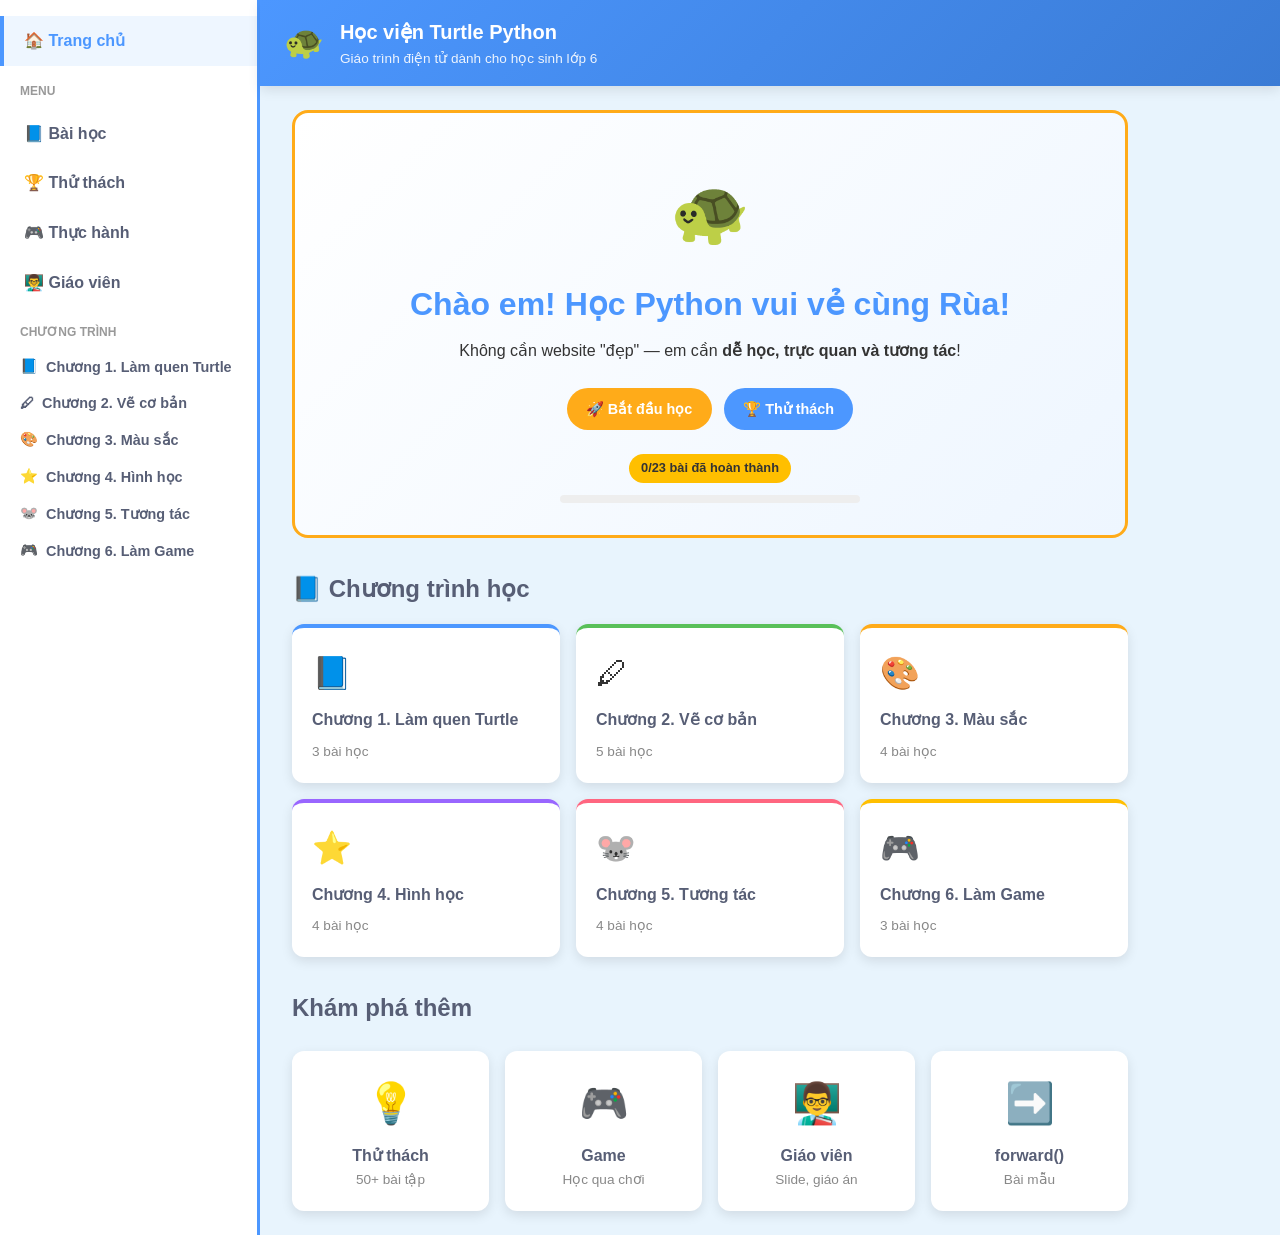
==== index.html @ 3fa00a29 "init" ====
<!DOCTYPE html>
<html lang="vi">
<head>
  <meta charset="UTF-8">
  <meta name="viewport" content="width=device-width, initial-scale=1.0">
  <title>Học viện Turtle Python - Lớp 6</title>
  <link rel="stylesheet" href="css/style.css">
</head>
<body>
  <div class="app-layout">
    <aside class="sidebar">
      <nav class="sidebar-nav">
        <a href="index.html" class="active">🏠 Trang chủ</a>
        <div class="sidebar-section">Menu</div>
        <a href="index.html#bai-hoc">📘 Bài học</a>
        <a href="challenges.html">🏆 Thử thách</a>
        <a href="games.html">🎮 Thực hành</a>
        <a href="teacher.html">👨‍🏫 Giáo viên</a>
        <div class="sidebar-section">Chương trình</div>
        <ul class="chapter-list" id="sidebar-chapters"></ul>
      </nav>
    </aside>

    <div class="main-content">
      <header class="site-header">
        <span class="logo">🐢</span>
        <div>
          <h1>Học viện Turtle Python</h1>
          <p>Giáo trình điện tử dành cho học sinh lớp 6</p>
        </div>
        <button class="menu-toggle" id="menu-toggle" aria-label="Mở menu">☰</button>
      </header>

      <main class="content-area">
        <section class="hero">
          <div class="big-turtle">🐢</div>
          <h2>Chào em! Học Python vui vẻ cùng Rùa!</h2>
          <p>Không cần website "đẹp" — em cần <strong>dễ học, trực quan và tương tác</strong>!</p>
          <div style="margin-top:1.5rem">
            <a href="lesson.html?lesson=turtle-la-gi" class="btn btn-orange">🚀 Bắt đầu học</a>
            <a href="challenges.html" class="btn btn-primary" style="margin-left:0.5rem">🏆 Thử thách</a>
          </div>
          <div style="margin-top:1.5rem">
            <span class="badge-earned" id="progress-badge">0 bài đã hoàn thành</span>
          </div>
          <div class="progress-bar-wrap" style="max-width:300px;margin:0.75rem auto 0">
            <div class="progress-bar" id="progress-bar" style="width:0%"></div>
          </div>
        </section>

        <section id="bai-hoc">
          <h2 style="margin-bottom:1rem;color:var(--scratch-dark)">📘 Chương trình học</h2>
          <div class="chapter-grid" id="chapter-grid"></div>
        </section>

        <section style="margin-top:2rem">
          <h2 style="margin-bottom:1rem;color:var(--scratch-dark)">Khám phá thêm</h2>
          <div class="quick-links">
            <a href="challenges.html" class="quick-link">
              <div class="ql-icon">💡</div>
              <h4>Thử thách</h4>
              <p style="font-size:0.85rem;color:#888">50+ bài tập</p>
            </a>
            <a href="games.html" class="quick-link">
              <div class="ql-icon">🎮</div>
              <h4>Game</h4>
              <p style="font-size:0.85rem;color:#888">Học qua chơi</p>
            </a>
            <a href="teacher.html" class="quick-link">
              <div class="ql-icon">👨‍🏫</div>
              <h4>Giáo viên</h4>
              <p style="font-size:0.85rem;color:#888">Slide, giáo án</p>
            </a>
            <a href="lesson.html?lesson=forward" class="quick-link">
              <div class="ql-icon">➡️</div>
              <h4>forward()</h4>
              <p style="font-size:0.85rem;color:#888">Bài mẫu</p>
            </a>
          </div>
        </section>
      </main>
    </div>
  </div>

  <div class="sidebar-overlay" id="sidebar-overlay"></div>

  <script src="js/app.js"></script>
  <script>
    async function initHome() {
      await renderSidebar('home');

      const data = await TurtleAcademy.loadJSON('data/chapters.json');
      const grid = document.getElementById('chapter-grid');
      const totalLessons = data.chapters.reduce((s, ch) => s + ch.lessons.length, 0);
      const completed = TurtleAcademy.getCompletedCount();
      const pct = Math.round((completed / totalLessons) * 100);

      document.getElementById('progress-badge').textContent =
        `${completed}/${totalLessons} bài đã hoàn thành`;
      document.getElementById('progress-bar').style.width = `${pct}%`;

      grid.innerHTML = data.chapters.map(ch => {
        const firstLesson = ch.lessons[0];
        return `
          <a href="lesson.html?lesson=${firstLesson.id}" class="chapter-card">
            <div class="ch-icon">${ch.icon}</div>
            <h3>Chương ${ch.number}. ${ch.title}</h3>
            <p>${ch.lessons.length} bài học</p>
          </a>
        `;
      }).join('');
    }

    document.addEventListener('DOMContentLoaded', initHome);
  </script>
</body>
</html>
---- css/style.css ----
/* Học viện Turtle Python - Scratch-inspired theme */

:root {
  --scratch-orange: #ffab19;
  --scratch-blue: #4c97ff;
  --scratch-green: #59c059;
  --scratch-purple: #9966ff;
  --scratch-red: #ff6680;
  --scratch-yellow: #ffbf00;
  --scratch-dark: #575e75;
  --scratch-bg: #e8f4fd;
  --scratch-sidebar: #ffffff;
  --shadow: 0 4px 12px rgba(0, 0, 0, 0.1);
  --radius: 12px;
  --radius-lg: 16px;
}

* {
  margin: 0;
  padding: 0;
  box-sizing: border-box;
}

body {
  font-family: "Segoe UI", "Helvetica Neue", Arial, sans-serif;
  background: var(--scratch-bg);
  color: #333;
  line-height: 1.6;
  min-height: 100vh;
  -webkit-user-select: none;
  user-select: none;
  -webkit-touch-callout: none;
}

.app-layout {
  display: grid;
  grid-template-columns: 260px 1fr;
  min-height: 100vh;
}

@media (max-width: 768px) {
  .app-layout { grid-template-columns: 1fr; }
  .sidebar {
    position: fixed;
    left: -280px;
    top: 0;
    height: 100vh;
    z-index: 100;
    transition: left 0.3s;
  }
  .sidebar.open { left: 0; }
  .menu-toggle { display: flex !important; }
}

.site-header {
  background: linear-gradient(135deg, var(--scratch-blue), #3a7bd5);
  color: white;
  padding: 1rem 1.5rem;
  display: flex;
  align-items: center;
  gap: 1rem;
  box-shadow: var(--shadow);
}

.site-header .logo { font-size: 2rem; }
.site-header h1 { font-size: 1.25rem; font-weight: 700; }
.site-header p { font-size: 0.85rem; opacity: 0.9; }

.menu-toggle {
  display: none;
  background: rgba(255, 255, 255, 0.2);
  border: none;
  color: white;
  font-size: 1.5rem;
  padding: 0.25rem 0.5rem;
  border-radius: 8px;
  cursor: pointer;
  margin-left: auto;
}

.sidebar {
  background: var(--scratch-sidebar);
  border-right: 3px solid var(--scratch-blue);
  padding: 1rem 0;
  overflow-y: auto;
}

.sidebar-nav a {
  display: flex;
  align-items: center;
  gap: 0.75rem;
  padding: 0.75rem 1.25rem;
  color: var(--scratch-dark);
  text-decoration: none;
  font-weight: 600;
  transition: all 0.2s;
  border-left: 4px solid transparent;
}

.sidebar-nav a:hover,
.sidebar-nav a.active {
  background: #eef6ff;
  border-left-color: var(--scratch-blue);
  color: var(--scratch-blue);
}

.sidebar-section {
  padding: 0.5rem 1.25rem;
  font-size: 0.75rem;
  font-weight: 700;
  text-transform: uppercase;
  color: #999;
  margin-top: 0.5rem;
}

.chapter-list { list-style: none; }
.chapter-item { margin-bottom: 0.25rem; }

.chapter-toggle {
  display: flex;
  align-items: center;
  gap: 0.5rem;
  padding: 0.5rem 1.25rem;
  cursor: pointer;
  font-weight: 600;
  color: var(--scratch-dark);
  background: none;
  border: none;
  width: 100%;
  text-align: left;
  font-size: 0.9rem;
}

.chapter-toggle:hover { background: #f5f5f5; }

.lesson-list {
  list-style: none;
  padding-left: 1rem;
  display: none;
}

.chapter-item.open .lesson-list { display: block; }

.lesson-list a {
  display: block;
  padding: 0.4rem 1.5rem;
  color: #666;
  text-decoration: none;
  font-size: 0.85rem;
  border-radius: 0 8px 8px 0;
}

.lesson-list a:hover,
.lesson-list a.active {
  background: var(--scratch-orange);
  color: white;
}

.main-content { display: flex; flex-direction: column; }

.content-area {
  flex: 1;
  padding: 1.5rem 2rem;
  max-width: 900px;
}

.card {
  background: white;
  border-radius: var(--radius-lg);
  padding: 1.5rem;
  margin-bottom: 1.5rem;
  box-shadow: var(--shadow);
  border: 2px solid transparent;
}

.card:hover { border-color: var(--scratch-blue); }

.card-title {
  display: flex;
  align-items: center;
  gap: 0.5rem;
  font-size: 1.1rem;
  font-weight: 700;
  margin-bottom: 1rem;
  color: var(--scratch-dark);
}

.card-title .icon { font-size: 1.5rem; }

.hero {
  text-align: center;
  padding: 2rem;
  background: linear-gradient(135deg, #fff, #eef6ff);
  border-radius: var(--radius-lg);
  margin-bottom: 2rem;
  border: 3px solid var(--scratch-orange);
}

.hero h2 {
  font-size: 2rem;
  color: var(--scratch-blue);
  margin-bottom: 0.5rem;
}

.hero .big-turtle { font-size: 4rem; margin: 1rem 0; }

.chapter-grid {
  display: grid;
  grid-template-columns: repeat(auto-fill, minmax(240px, 1fr));
  gap: 1rem;
}

.chapter-card {
  background: white;
  border-radius: var(--radius);
  padding: 1.25rem;
  text-decoration: none;
  color: inherit;
  box-shadow: var(--shadow);
  transition: transform 0.2s, box-shadow 0.2s;
  border-top: 4px solid var(--scratch-blue);
}

.chapter-card:nth-child(2) { border-top-color: var(--scratch-green); }
.chapter-card:nth-child(3) { border-top-color: var(--scratch-orange); }
.chapter-card:nth-child(4) { border-top-color: var(--scratch-purple); }
.chapter-card:nth-child(5) { border-top-color: var(--scratch-red); }
.chapter-card:nth-child(6) { border-top-color: var(--scratch-yellow); }

.chapter-card:hover {
  transform: translateY(-4px);
  box-shadow: 0 8px 20px rgba(0, 0, 0, 0.15);
}

.chapter-card .ch-icon { font-size: 2rem; }
.chapter-card h3 { font-size: 1rem; margin: 0.5rem 0; color: var(--scratch-dark); }
.chapter-card p { font-size: 0.85rem; color: #888; }

.lesson-header { margin-bottom: 1.5rem; }

.lesson-header h2 {
  font-size: 1.75rem;
  color: var(--scratch-blue);
  display: flex;
  align-items: center;
  gap: 0.5rem;
}

.lesson-breadcrumb { font-size: 0.85rem; color: #888; margin-bottom: 0.5rem; }

.objectives-list { list-style: none; }

.objectives-list li {
  padding: 0.5rem 0;
  padding-left: 1.5rem;
  position: relative;
}

.objectives-list li::before {
  content: "✓";
  position: absolute;
  left: 0;
  color: var(--scratch-green);
  font-weight: bold;
}

.syntax-box {
  background: #2d2d2d;
  color: #f8f8f2;
  padding: 1rem 1.25rem;
  border-radius: var(--radius);
  font-family: Consolas, Monaco, monospace;
  font-size: 1.1rem;
  margin: 1rem 0;
  border-left: 4px solid var(--scratch-orange);
}

.syntax-note { color: var(--scratch-green); font-weight: 600; margin-top: 0.5rem; }
.syntax-note::before { content: "→ "; }

.turtle-demo {
  background: #f0f8ff;
  border: 2px dashed var(--scratch-blue);
  border-radius: var(--radius);
  padding: 2rem;
  text-align: center;
  min-height: 120px;
  overflow: hidden;
}

.turtle-demo-canvas {
  position: relative;
  height: 80px;
  margin: 1rem auto;
  max-width: 400px;
}

.demo-turtle {
  font-size: 2rem;
  position: absolute;
  left: 20px;
  top: 50%;
  transform: translateY(-50%);
  transition: all 1s ease-in-out;
}

.demo-trail {
  position: absolute;
  left: 50px;
  top: 50%;
  height: 3px;
  background: var(--scratch-blue);
  transform: translateY(-50%);
  width: 0;
  transition: width 1s ease-in-out;
}

.demo-turtle.animate-forward { left: calc(20px + var(--distance, 100px)); }
.demo-trail.animate-forward { width: var(--distance, 100px); }

.rotate-demo {
  display: flex;
  align-items: center;
  justify-content: center;
  gap: 2rem;
  font-size: 2rem;
}

.rotate-arrow { transition: transform 1s ease-in-out; }
.rotate-arrow.animate-left { transform: rotate(90deg); }
.rotate-arrow.animate-right { transform: rotate(-90deg); }

.code-editor-wrap {
  border: 2px solid #ddd;
  border-radius: var(--radius);
  overflow: hidden;
}

.code-editor-header {
  background: #2d2d2d;
  color: #aaa;
  padding: 0.5rem 1rem;
  font-size: 0.85rem;
  font-weight: 600;
  display: flex;
  justify-content: space-between;
  align-items: center;
}

.code-editor {
  width: 100%;
  min-height: 180px;
  padding: 1rem;
  font-family: Consolas, Monaco, monospace;
  font-size: 0.9rem;
  line-height: 1.5;
  border: none;
  background: #1e1e1e;
  color: #d4d4d4;
  resize: vertical;
}

.code-display {
  width: 100%;
  min-height: 180px;
  margin: 0;
  padding: 1rem;
  font-family: Consolas, Monaco, monospace;
  font-size: 0.9rem;
  line-height: 1.5;
  background: #1e1e1e;
  color: #d4d4d4;
  overflow-x: auto;
  white-space: pre-wrap;
  word-break: break-word;
  -webkit-user-select: none;
  user-select: none;
}

.code-actions {
  display: flex;
  gap: 0.5rem;
  margin-top: 0.75rem;
  flex-wrap: wrap;
}

.btn {
  display: inline-flex;
  align-items: center;
  gap: 0.4rem;
  padding: 0.6rem 1.2rem;
  border: none;
  border-radius: 999px;
  font-weight: 700;
  font-size: 0.9rem;
  cursor: pointer;
  transition: transform 0.15s, box-shadow 0.15s;
  text-decoration: none;
}

.btn:hover {
  transform: scale(1.03);
  box-shadow: var(--shadow);
}

.btn-primary { background: var(--scratch-blue); color: white; }
.btn-orange { background: var(--scratch-orange); color: white; }
.btn-green { background: var(--scratch-green); color: white; }
.btn-purple { background: var(--scratch-purple); color: white; }
.btn-outline { background: white; color: var(--scratch-blue); border: 2px solid var(--scratch-blue); }

.remember-grid { display: grid; gap: 0.75rem; }

.remember-item {
  display: flex;
  gap: 1rem;
  padding: 0.75rem;
  background: #fff8e6;
  border-radius: var(--radius);
  border-left: 4px solid var(--scratch-orange);
}

.remember-item code {
  background: #ffe4b3;
  padding: 0.15rem 0.5rem;
  border-radius: 4px;
  font-weight: 600;
  white-space: nowrap;
}

.exercise-item {
  padding: 1rem;
  background: #f9f9f9;
  border-radius: var(--radius);
  margin-bottom: 0.75rem;
  border: 1px solid #eee;
}

.exercise-item h4 { color: var(--scratch-purple); margin-bottom: 0.25rem; }

.quiz-options { display: grid; gap: 0.5rem; margin: 1rem 0; }

.quiz-option {
  padding: 0.75rem 1rem;
  background: white;
  border: 2px solid #ddd;
  border-radius: var(--radius);
  cursor: pointer;
  transition: all 0.2s;
  text-align: left;
  font-size: 0.95rem;
}

.quiz-option:hover { border-color: var(--scratch-blue); background: #eef6ff; }
.quiz-option.correct { border-color: var(--scratch-green); background: #e8f8e8; }
.quiz-option.wrong { border-color: var(--scratch-red); background: #ffe8ec; }

.quiz-feedback {
  padding: 1rem;
  border-radius: var(--radius);
  margin-top: 0.75rem;
  display: none;
}

.quiz-feedback.show { display: block; }
.quiz-feedback.correct { background: #e8f8e8; border: 2px solid var(--scratch-green); }
.quiz-feedback.wrong { background: #ffe8ec; border: 2px solid var(--scratch-red); }

.infographic {
  background: linear-gradient(135deg, #667eea, #764ba2);
  color: white;
  border-radius: var(--radius-lg);
  padding: 1.5rem;
  text-align: center;
}

.infographic h3 { font-size: 1.5rem; margin-bottom: 1rem; }

.infographic-grid {
  display: grid;
  grid-template-columns: repeat(auto-fit, minmax(140px, 1fr));
  gap: 0.75rem;
  text-align: left;
}

.infographic-item {
  background: rgba(255, 255, 255, 0.15);
  padding: 0.75rem;
  border-radius: var(--radius);
}

.infographic-item label { font-size: 0.75rem; opacity: 0.8; display: block; }
.infographic-item span { font-weight: 600; font-size: 0.9rem; }

.lesson-nav {
  display: flex;
  justify-content: space-between;
  margin-top: 2rem;
  padding-top: 1.5rem;
  border-top: 2px solid #eee;
}

.challenge-card {
  display: flex;
  gap: 1rem;
  align-items: flex-start;
  padding: 1.25rem;
  background: white;
  border-radius: var(--radius);
  box-shadow: var(--shadow);
  margin-bottom: 1rem;
  border-left: 4px solid var(--scratch-orange);
}

.stars { color: var(--scratch-yellow); font-size: 1.1rem; white-space: nowrap; }

.points-badge {
  background: var(--scratch-green);
  color: white;
  padding: 0.25rem 0.75rem;
  border-radius: 999px;
  font-size: 0.8rem;
  font-weight: 700;
}

.games-grid {
  display: grid;
  grid-template-columns: repeat(auto-fill, minmax(200px, 1fr));
  gap: 1rem;
}

.game-card {
  background: white;
  border-radius: var(--radius);
  padding: 1.25rem;
  text-align: center;
  box-shadow: var(--shadow);
  transition: transform 0.2s;
  text-decoration: none;
  color: inherit;
}

.game-card:hover { transform: scale(1.03); }
.game-card .game-icon { font-size: 3rem; }
.game-card h3 { margin: 0.5rem 0; color: var(--scratch-dark); }

.difficulty {
  font-size: 0.75rem;
  padding: 0.2rem 0.6rem;
  border-radius: 999px;
  background: #eee;
}

.difficulty.easy { background: #e8f8e8; color: #2d8a2d; }
.difficulty.medium { background: #fff3cd; color: #856404; }
.difficulty.hard { background: #ffe8ec; color: #c0392b; }

.resource-category { margin-bottom: 2rem; }

.resource-category h3 {
  display: flex;
  align-items: center;
  gap: 0.5rem;
  margin-bottom: 1rem;
  color: var(--scratch-purple);
}

.resource-list { list-style: none; }

.resource-list li {
  display: flex;
  align-items: center;
  justify-content: space-between;
  padding: 0.75rem 1rem;
  background: white;
  border-radius: var(--radius);
  margin-bottom: 0.5rem;
  box-shadow: 0 2px 6px rgba(0, 0, 0, 0.05);
}

.format-badge {
  font-size: 0.7rem;
  padding: 0.2rem 0.5rem;
  background: var(--scratch-blue);
  color: white;
  border-radius: 4px;
  font-weight: 700;
}

.progress-bar-wrap {
  background: #eee;
  border-radius: 999px;
  height: 8px;
  margin: 0.5rem 0;
  overflow: hidden;
}

.progress-bar {
  height: 100%;
  background: var(--scratch-green);
  border-radius: 999px;
  transition: width 0.5s;
}

.badge-earned {
  display: inline-block;
  background: var(--scratch-yellow);
  color: #333;
  padding: 0.25rem 0.75rem;
  border-radius: 999px;
  font-size: 0.8rem;
  font-weight: 700;
}

.toast {
  position: fixed;
  bottom: 2rem;
  right: 2rem;
  background: var(--scratch-green);
  color: white;
  padding: 0.75rem 1.5rem;
  border-radius: var(--radius);
  box-shadow: var(--shadow);
  transform: translateY(100px);
  opacity: 0;
  transition: all 0.3s;
  z-index: 1000;
}

.toast.show { transform: translateY(0); opacity: 1; }

.result-preview {
  background: white;
  border: 2px solid #eee;
  border-radius: var(--radius);
  padding: 1rem;
  text-align: center;
}

.sidebar-overlay {
  display: none;
  position: fixed;
  inset: 0;
  background: rgba(0, 0, 0, 0.4);
  z-index: 99;
}

.sidebar-overlay.show { display: block; }

.quick-links {
  display: grid;
  grid-template-columns: repeat(auto-fill, minmax(160px, 1fr));
  gap: 1rem;
  margin-top: 1.5rem;
}

.quick-link {
  text-align: center;
  padding: 1.25rem;
  background: white;
  border-radius: var(--radius);
  text-decoration: none;
  color: inherit;
  box-shadow: var(--shadow);
  transition: transform 0.2s;
}

.quick-link:hover { transform: translateY(-3px); }
.quick-link .ql-icon { font-size: 2.5rem; }
.quick-link h4 { margin-top: 0.5rem; color: var(--scratch-dark); }

/* Game architecture & flowchart */
.badge-game-mode {
  display: inline-block;
  background: #fff3cd;
  color: #856404;
  padding: 0.35rem 0.85rem;
  border-radius: 999px;
  font-size: 0.8rem;
  font-weight: 700;
  margin-top: 0.5rem;
}

.badge-locked {
  margin-left: auto;
  background: #ffe8ec;
  color: #c0392b;
  padding: 0.2rem 0.65rem;
  border-radius: 999px;
  font-size: 0.75rem;
  font-weight: 700;
}

.card-architecture { border-left: 4px solid var(--scratch-purple); }
.card-flowchart { border-left: 4px solid var(--scratch-blue); }

.arch-layers {
  display: flex;
  flex-wrap: wrap;
  align-items: stretch;
  gap: 0.5rem;
  justify-content: center;
}

.arch-layer {
  flex: 1;
  min-width: 140px;
  max-width: 180px;
  background: #f8f9ff;
  border: 2px solid var(--scratch-blue);
  border-radius: var(--radius);
  padding: 0.75rem;
}

.arch-layer-1 { border-color: var(--scratch-blue); }
.arch-layer-2 { border-color: var(--scratch-green); }
.arch-layer-3 { border-color: var(--scratch-orange); }
.arch-layer-4 { border-color: var(--scratch-purple); }

.arch-layer-title {
  font-weight: 700;
  font-size: 0.85rem;
  margin-bottom: 0.5rem;
  color: var(--scratch-dark);
}

.arch-layer-items {
  list-style: none;
  font-size: 0.8rem;
  color: #555;
}

.arch-layer-items li {
  padding: 0.2rem 0;
  padding-left: 0.75rem;
  position: relative;
}

.arch-layer-items li::before {
  content: "•";
  position: absolute;
  left: 0;
  color: var(--scratch-blue);
}

.arch-arrow {
  align-self: center;
  font-size: 1.25rem;
  color: #999;
  font-weight: bold;
}

.arch-note {
  margin-top: 1rem;
  padding: 0.75rem;
  background: #fff8e6;
  border-radius: var(--radius);
  font-size: 0.9rem;
}

.flowchart-title {
  text-align: center;
  color: var(--scratch-blue);
  margin-bottom: 1rem;
}

.flowchart {
  max-width: 360px;
  margin: 0 auto;
}

.flow-step { text-align: center; }

.flow-box {
  padding: 0.65rem 1rem;
  border-radius: var(--radius);
  font-size: 0.85rem;
  font-weight: 600;
  margin: 0 auto;
  max-width: 320px;
}

.flow-start, .flow-end {
  background: var(--scratch-green);
  color: white;
  border-radius: 999px;
}

.flow-process {
  background: #eef6ff;
  border: 2px solid var(--scratch-blue);
}

.flow-decision {
  background: #fff8e6;
  border: 2px solid var(--scratch-orange);
  transform: rotate(0deg);
}

.flow-input, .flow-output {
  background: #f3e8ff;
  border: 2px solid var(--scratch-purple);
}

.flow-branches {
  display: flex;
  justify-content: center;
  gap: 1rem;
  font-size: 0.75rem;
  margin-top: 0.35rem;
}

.flow-yes { color: var(--scratch-green); font-weight: 600; }
.flow-no { color: var(--scratch-red); font-weight: 600; }

.flow-arrow-down {
  color: #999;
  font-size: 1.25rem;
  margin: 0.25rem 0;
}

.pseudocode-display {
  background: #2d3748;
  color: #e2e8f0;
  padding: 1rem 1.25rem;
  border-radius: var(--radius);
  font-family: Consolas, Monaco, monospace;
  font-size: 0.85rem;
  line-height: 1.6;
  overflow-x: auto;
  border-left: 4px solid var(--scratch-purple);
}

.var-table {
  width: 100%;
  border-collapse: collapse;
  font-size: 0.9rem;
}

.var-table th,
.var-table td {
  padding: 0.6rem 0.75rem;
  border: 1px solid #eee;
  text-align: left;
}

.var-table th {
  background: #eef6ff;
  color: var(--scratch-dark);
}

.var-table code {
  background: #ffe4b3;
  padding: 0.1rem 0.4rem;
  border-radius: 4px;
}

/* Code lock */
.code-locked-panel {
  text-align: center;
  padding: 2rem 1.5rem;
  background: linear-gradient(135deg, #f5f5f5, #eef6ff);
  border: 2px dashed #ccc;
  border-radius: var(--radius-lg);
}

.code-locked-icon { font-size: 3rem; margin-bottom: 0.5rem; }

.code-locked-panel h4 {
  color: var(--scratch-dark);
  margin-bottom: 0.5rem;
}

.code-locked-panel p {
  color: #666;
  font-size: 0.9rem;
  max-width: 400px;
  margin: 0 auto 0.5rem;
}

.code-locked-hint { font-size: 0.85rem !important; }

.code-unlocked-badge {
  background: #e8f8e8;
  color: #2d8a2d;
  padding: 0.4rem 0.85rem;
  border-radius: var(--radius);
  font-size: 0.85rem;
  font-weight: 700;
  margin-bottom: 0.75rem;
  display: inline-block;
}

/* Teacher unlock panel */
.teacher-unlock-panel {
  background: linear-gradient(135deg, #667eea, #764ba2);
  color: white;
  border-radius: var(--radius-lg);
  padding: 1.5rem;
  margin-bottom: 1.5rem;
}

.teacher-unlock-panel h3 {
  margin-bottom: 0.5rem;
}

.teacher-unlock-panel p {
  opacity: 0.95;
  font-size: 0.9rem;
  margin-bottom: 1rem;
}

.unlock-form {
  display: flex;
  flex-wrap: wrap;
  gap: 0.5rem;
  align-items: center;
}

.unlock-form input {
  padding: 0.6rem 1rem;
  border: none;
  border-radius: 999px;
  font-size: 0.9rem;
  min-width: 180px;
}

.unlock-status {
  margin-top: 0.75rem;
  padding: 0.5rem 1rem;
  border-radius: var(--radius);
  font-size: 0.85rem;
  font-weight: 600;
}

.unlock-status.open {
  background: rgba(255, 255, 255, 0.2);
}

.unlock-status.closed {
  background: rgba(0, 0, 0, 0.2);
}

@media (max-width: 768px) {
  .arch-layers { flex-direction: column; align-items: center; }
  .arch-arrow { transform: rotate(90deg); }
}
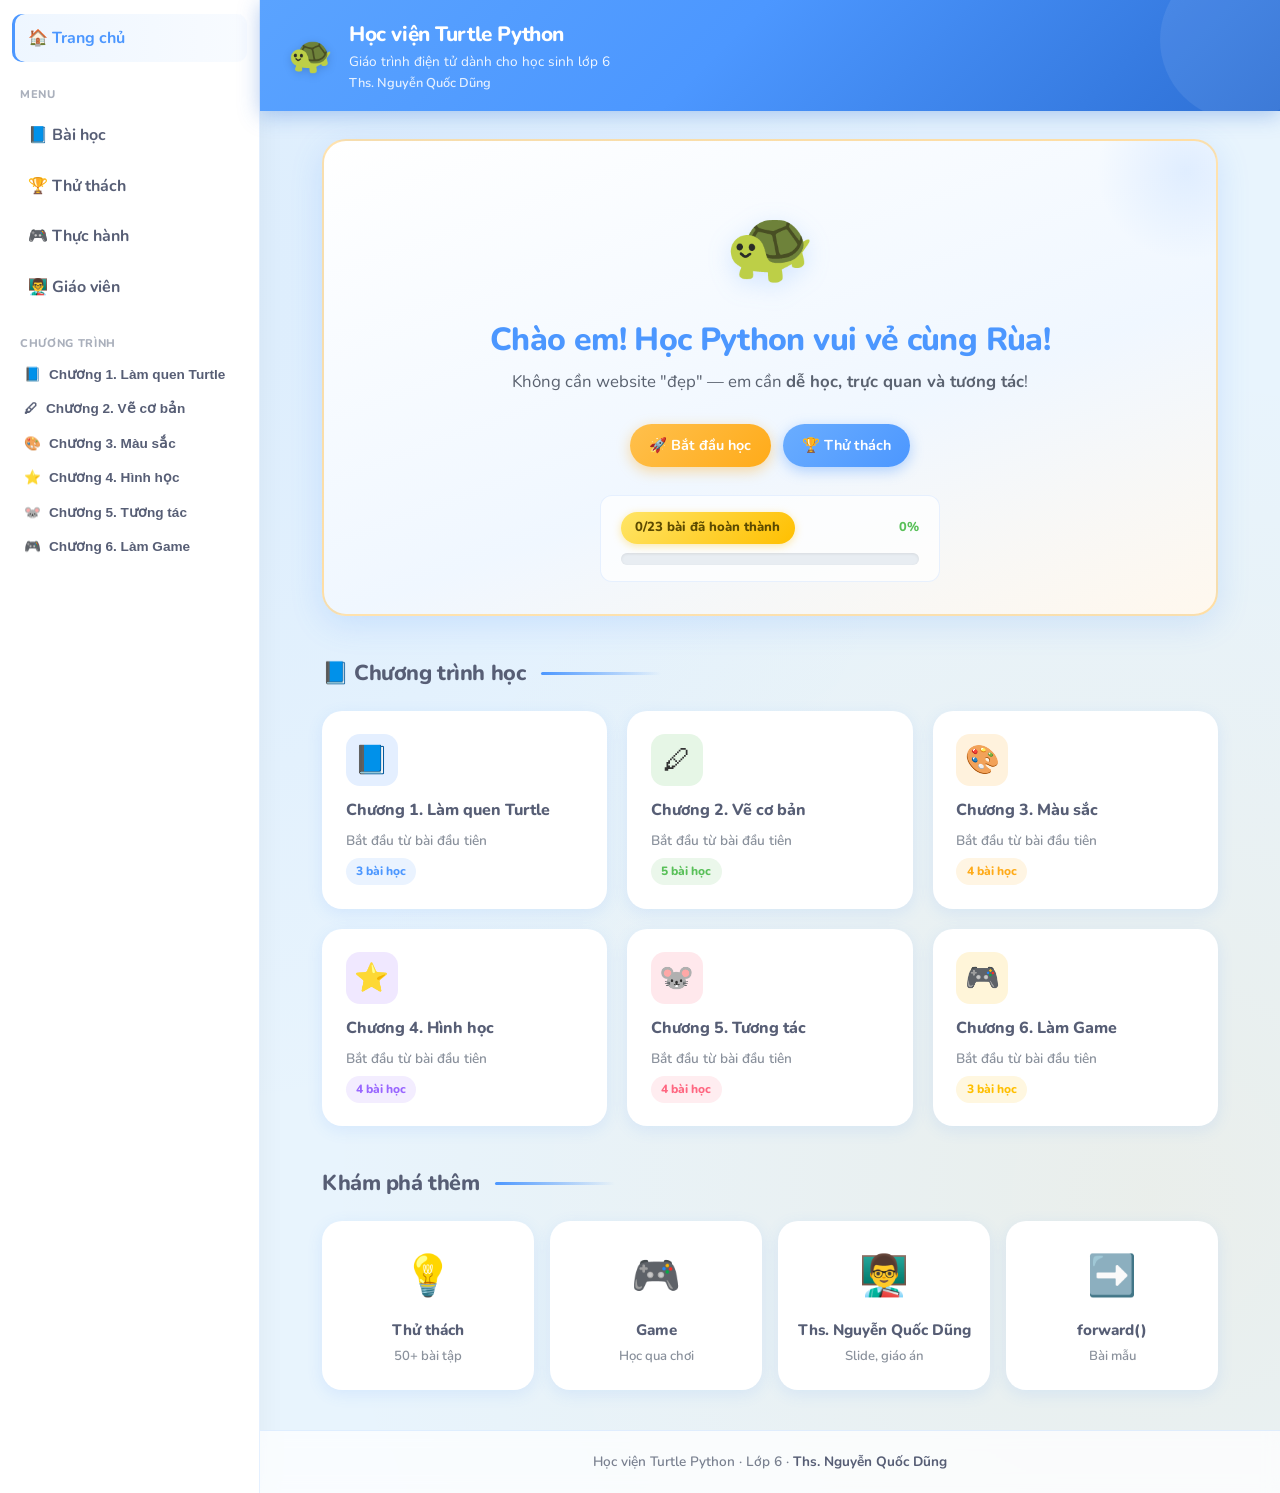
==== commit b55b30c1: "update" ====
--- a/index.html
+++ b/index.html
@@ -27,6 +27,7 @@
         <div>
           <h1>Học viện Turtle Python</h1>
           <p>Giáo trình điện tử dành cho học sinh lớp 6</p>
+          <p class="site-teacher" id="site-teacher">Ths. Nguyễn Quốc Dũng</p>
         </div>
         <button class="menu-toggle" id="menu-toggle" aria-label="Mở menu">☰</button>
       </header>
@@ -36,49 +37,56 @@
           <div class="big-turtle">🐢</div>
           <h2>Chào em! Học Python vui vẻ cùng Rùa!</h2>
           <p>Không cần website "đẹp" — em cần <strong>dễ học, trực quan và tương tác</strong>!</p>
-          <div style="margin-top:1.5rem">
+          <div class="hero-actions">
             <a href="lesson.html?lesson=turtle-la-gi" class="btn btn-orange">🚀 Bắt đầu học</a>
-            <a href="challenges.html" class="btn btn-primary" style="margin-left:0.5rem">🏆 Thử thách</a>
+            <a href="challenges.html" class="btn btn-primary">🏆 Thử thách</a>
           </div>
-          <div style="margin-top:1.5rem">
-            <span class="badge-earned" id="progress-badge">0 bài đã hoàn thành</span>
-          </div>
-          <div class="progress-bar-wrap" style="max-width:300px;margin:0.75rem auto 0">
-            <div class="progress-bar" id="progress-bar" style="width:0%"></div>
+          <div class="hero-progress">
+            <div class="hero-progress-header">
+              <span class="badge-earned" id="progress-badge">0 bài đã hoàn thành</span>
+              <span class="hero-progress-pct" id="progress-pct">0%</span>
+            </div>
+            <div class="progress-bar-wrap">
+              <div class="progress-bar" id="progress-bar" style="width:0%"></div>
+            </div>
           </div>
         </section>
 
         <section id="bai-hoc">
-          <h2 style="margin-bottom:1rem;color:var(--scratch-dark)">📘 Chương trình học</h2>
+          <h2 class="section-title">📘 Chương trình học</h2>
           <div class="chapter-grid" id="chapter-grid"></div>
         </section>
 
-        <section style="margin-top:2rem">
-          <h2 style="margin-bottom:1rem;color:var(--scratch-dark)">Khám phá thêm</h2>
+        <section class="section-explore">
+          <h2 class="section-title">Khám phá thêm</h2>
           <div class="quick-links">
             <a href="challenges.html" class="quick-link">
               <div class="ql-icon">💡</div>
               <h4>Thử thách</h4>
-              <p style="font-size:0.85rem;color:#888">50+ bài tập</p>
+              <p>50+ bài tập</p>
             </a>
             <a href="games.html" class="quick-link">
               <div class="ql-icon">🎮</div>
               <h4>Game</h4>
-              <p style="font-size:0.85rem;color:#888">Học qua chơi</p>
+              <p>Học qua chơi</p>
             </a>
             <a href="teacher.html" class="quick-link">
               <div class="ql-icon">👨‍🏫</div>
-              <h4>Giáo viên</h4>
-              <p style="font-size:0.85rem;color:#888">Slide, giáo án</p>
+              <h4>Ths. Nguyễn Quốc Dũng</h4>
+              <p>Slide, giáo án</p>
             </a>
             <a href="lesson.html?lesson=forward" class="quick-link">
               <div class="ql-icon">➡️</div>
               <h4>forward()</h4>
-              <p style="font-size:0.85rem;color:#888">Bài mẫu</p>
+              <p>Bài mẫu</p>
             </a>
           </div>
         </section>
       </main>
+
+      <footer class="site-footer">
+        Học viện Turtle Python · Lớp 6 · <strong id="site-footer-teacher">Ths. Nguyễn Quốc Dũng</strong>
+      </footer>
     </div>
   </div>
 
@@ -97,6 +105,7 @@
 
       document.getElementById('progress-badge').textContent =
         `${completed}/${totalLessons} bài đã hoàn thành`;
+      document.getElementById('progress-pct').textContent = `${pct}%`;
       document.getElementById('progress-bar').style.width = `${pct}%`;
 
       grid.innerHTML = data.chapters.map(ch => {
@@ -105,7 +114,8 @@
           <a href="lesson.html?lesson=${firstLesson.id}" class="chapter-card">
             <div class="ch-icon">${ch.icon}</div>
             <h3>Chương ${ch.number}. ${ch.title}</h3>
-            <p>${ch.lessons.length} bài học</p>
+            <p>Bắt đầu từ bài đầu tiên</p>
+            <span class="ch-badge">${ch.lessons.length} bài học</span>
           </a>
         `;
       }).join('');
--- a/css/style.css
+++ b/css/style.css
@@ -1,4 +1,6 @@
 /* Học viện Turtle Python - Scratch-inspired theme */
+
+@import url("https://fonts.googleapis.com/css2?family=Nunito:wght@400;600;700;800&display=swap");
 
 :root {
   --scratch-orange: #ffab19;
@@ -10,9 +12,11 @@
   --scratch-dark: #575e75;
   --scratch-bg: #e8f4fd;
   --scratch-sidebar: #ffffff;
-  --shadow: 0 4px 12px rgba(0, 0, 0, 0.1);
+  --shadow: 0 4px 16px rgba(76, 151, 255, 0.12);
+  --shadow-lg: 0 8px 32px rgba(76, 151, 255, 0.18);
   --radius: 12px;
-  --radius-lg: 16px;
+  --radius-lg: 20px;
+  --radius-xl: 24px;
 }
 
 * {
@@ -22,8 +26,11 @@
 }
 
 body {
-  font-family: "Segoe UI", "Helvetica Neue", Arial, sans-serif;
-  background: var(--scratch-bg);
+  font-family: "Nunito", "Segoe UI", "Helvetica Neue", Arial, sans-serif;
+  background:
+    radial-gradient(circle at 10% 20%, rgba(76, 151, 255, 0.08) 0%, transparent 50%),
+    radial-gradient(circle at 90% 80%, rgba(255, 171, 25, 0.08) 0%, transparent 50%),
+    var(--scratch-bg);
   color: #333;
   line-height: 1.6;
   min-height: 100vh;
@@ -53,18 +60,84 @@
 }
 
 .site-header {
-  background: linear-gradient(135deg, var(--scratch-blue), #3a7bd5);
+  background: linear-gradient(135deg, #5aa3ff 0%, var(--scratch-blue) 45%, #2d6fd4 100%);
   color: white;
-  padding: 1rem 1.5rem;
+  padding: 1.1rem 1.75rem;
   display: flex;
   align-items: center;
   gap: 1rem;
+  box-shadow: 0 4px 20px rgba(45, 111, 212, 0.35);
+  position: relative;
+  overflow: hidden;
+}
+
+.site-header::after {
+  content: "";
+  position: absolute;
+  right: -40px;
+  top: -40px;
+  width: 160px;
+  height: 160px;
+  background: rgba(255, 255, 255, 0.08);
+  border-radius: 50%;
+  pointer-events: none;
+}
+
+.site-header .logo {
+  font-size: 2.25rem;
+  filter: drop-shadow(0 2px 4px rgba(0, 0, 0, 0.15));
+  animation: logo-float 3s ease-in-out infinite;
+}
+
+@keyframes logo-float {
+  0%, 100% { transform: translateY(0); }
+  50% { transform: translateY(-4px); }
+}
+
+.site-header h1 { font-size: 1.3rem; font-weight: 800; letter-spacing: -0.02em; }
+.site-header p { font-size: 0.85rem; opacity: 0.92; }
+
+.site-teacher {
+  font-size: 0.8rem !important;
+  opacity: 0.85 !important;
+  font-weight: 600;
+}
+
+.site-footer {
+  text-align: center;
+  padding: 1.25rem 1.5rem;
+  margin-top: auto;
+  background: rgba(255, 255, 255, 0.75);
+  backdrop-filter: blur(8px);
+  border-top: 1px solid rgba(76, 151, 255, 0.15);
+  font-size: 0.85rem;
+  color: #7a8190;
+  font-weight: 600;
+}
+
+.site-footer strong { color: var(--scratch-dark); }
+
+.instructor-card {
+  background: white;
+  border-radius: var(--radius-lg);
+  padding: 1.5rem;
+  margin-bottom: 1.5rem;
   box-shadow: var(--shadow);
-}
-
-.site-header .logo { font-size: 2rem; }
-.site-header h1 { font-size: 1.25rem; font-weight: 700; }
-.site-header p { font-size: 0.85rem; opacity: 0.9; }
+  border-left: 4px solid var(--scratch-purple);
+  text-align: center;
+}
+
+.instructor-name {
+  font-size: 1.35rem;
+  font-weight: 700;
+  color: var(--scratch-purple);
+  margin: 0.5rem 0 0.25rem;
+}
+
+.instructor-role {
+  color: #666;
+  font-size: 0.9rem;
+}
 
 .menu-toggle {
   display: none;
@@ -80,37 +153,46 @@
 
 .sidebar {
   background: var(--scratch-sidebar);
-  border-right: 3px solid var(--scratch-blue);
-  padding: 1rem 0;
+  border-right: 1px solid rgba(76, 151, 255, 0.15);
+  padding: 0.75rem 0 1rem;
   overflow-y: auto;
+  box-shadow: 4px 0 24px rgba(0, 0, 0, 0.04);
 }
 
 .sidebar-nav a {
   display: flex;
   align-items: center;
   gap: 0.75rem;
-  padding: 0.75rem 1.25rem;
+  padding: 0.7rem 1rem;
+  margin: 0.15rem 0.75rem;
   color: var(--scratch-dark);
   text-decoration: none;
-  font-weight: 600;
+  font-weight: 700;
   transition: all 0.2s;
-  border-left: 4px solid transparent;
-}
-
-.sidebar-nav a:hover,
+  border-radius: 10px;
+  border-left: none;
+}
+
+.sidebar-nav a:hover {
+  background: #eef6ff;
+  color: var(--scratch-blue);
+  transform: translateX(2px);
+}
+
 .sidebar-nav a.active {
-  background: #eef6ff;
-  border-left-color: var(--scratch-blue);
+  background: linear-gradient(90deg, #eef6ff, #f8fbff);
   color: var(--scratch-blue);
+  box-shadow: inset 3px 0 0 var(--scratch-blue);
 }
 
 .sidebar-section {
-  padding: 0.5rem 1.25rem;
-  font-size: 0.75rem;
-  font-weight: 700;
+  padding: 0.75rem 1.25rem 0.35rem;
+  font-size: 0.7rem;
+  font-weight: 800;
   text-transform: uppercase;
-  color: #999;
-  margin-top: 0.5rem;
+  letter-spacing: 0.06em;
+  color: #aab0bc;
+  margin-top: 0.75rem;
 }
 
 .chapter-list { list-style: none; }
@@ -120,18 +202,21 @@
   display: flex;
   align-items: center;
   gap: 0.5rem;
-  padding: 0.5rem 1.25rem;
+  padding: 0.45rem 1rem;
+  margin: 0 0.5rem;
   cursor: pointer;
-  font-weight: 600;
+  font-weight: 700;
   color: var(--scratch-dark);
   background: none;
   border: none;
-  width: 100%;
+  width: calc(100% - 1rem);
   text-align: left;
-  font-size: 0.9rem;
-}
-
-.chapter-toggle:hover { background: #f5f5f5; }
+  font-size: 0.85rem;
+  border-radius: 8px;
+  transition: background 0.2s;
+}
+
+.chapter-toggle:hover { background: #f5f8fc; }
 
 .lesson-list {
   list-style: none;
@@ -152,16 +237,19 @@
 
 .lesson-list a:hover,
 .lesson-list a.active {
-  background: var(--scratch-orange);
+  background: linear-gradient(90deg, var(--scratch-orange), #ffc04d);
   color: white;
+  font-weight: 700;
 }
 
 .main-content { display: flex; flex-direction: column; }
 
 .content-area {
   flex: 1;
-  padding: 1.5rem 2rem;
-  max-width: 900px;
+  padding: 1.75rem 2rem 2.5rem;
+  max-width: 960px;
+  width: 100%;
+  margin: 0 auto;
 }
 
 .card {
@@ -171,9 +259,13 @@
   margin-bottom: 1.5rem;
   box-shadow: var(--shadow);
   border: 2px solid transparent;
-}
-
-.card:hover { border-color: var(--scratch-blue); }
+  transition: border-color 0.2s, box-shadow 0.2s;
+}
+
+.card:hover {
+  border-color: rgba(76, 151, 255, 0.3);
+  box-shadow: var(--shadow-lg);
+}
 
 .card-title {
   display: flex;
@@ -189,52 +281,176 @@
 
 .hero {
   text-align: center;
-  padding: 2rem;
-  background: linear-gradient(135deg, #fff, #eef6ff);
-  border-radius: var(--radius-lg);
-  margin-bottom: 2rem;
-  border: 3px solid var(--scratch-orange);
+  padding: 2.5rem 2rem 2rem;
+  background: linear-gradient(160deg, #ffffff 0%, #f0f7ff 60%, #fff8ee 100%);
+  border-radius: var(--radius-xl);
+  margin-bottom: 2.5rem;
+  border: 2px solid rgba(255, 171, 25, 0.35);
+  box-shadow: var(--shadow-lg);
+  position: relative;
+  overflow: hidden;
+}
+
+.hero::before {
+  content: "";
+  position: absolute;
+  top: -60px;
+  right: -60px;
+  width: 180px;
+  height: 180px;
+  background: radial-gradient(circle, rgba(76, 151, 255, 0.12) 0%, transparent 70%);
+  pointer-events: none;
 }
 
 .hero h2 {
-  font-size: 2rem;
+  font-size: clamp(1.5rem, 4vw, 2rem);
+  font-weight: 800;
   color: var(--scratch-blue);
-  margin-bottom: 0.5rem;
-}
-
-.hero .big-turtle { font-size: 4rem; margin: 1rem 0; }
+  margin-bottom: 0.6rem;
+  line-height: 1.25;
+  letter-spacing: -0.02em;
+}
+
+.hero > p {
+  color: #5a6270;
+  font-size: 1.05rem;
+  max-width: 520px;
+  margin: 0 auto;
+}
+
+.hero .big-turtle {
+  font-size: 4.5rem;
+  margin: 0.5rem 0 1rem;
+  display: inline-block;
+  animation: turtle-bounce 2.5s ease-in-out infinite;
+  filter: drop-shadow(0 6px 12px rgba(76, 151, 255, 0.2));
+}
+
+@keyframes turtle-bounce {
+  0%, 100% { transform: translateY(0) rotate(-3deg); }
+  50% { transform: translateY(-8px) rotate(3deg); }
+}
+
+.hero-actions {
+  display: flex;
+  flex-wrap: wrap;
+  gap: 0.75rem;
+  justify-content: center;
+  margin-top: 1.75rem;
+}
+
+.hero-progress {
+  margin-top: 1.75rem;
+  padding: 1rem 1.25rem;
+  background: rgba(255, 255, 255, 0.7);
+  border-radius: var(--radius);
+  max-width: 340px;
+  margin-left: auto;
+  margin-right: auto;
+  border: 1px solid rgba(76, 151, 255, 0.12);
+}
+
+.hero-progress-header {
+  display: flex;
+  align-items: center;
+  justify-content: space-between;
+  gap: 0.5rem;
+  margin-bottom: 0.6rem;
+}
+
+.hero-progress-pct {
+  font-size: 0.8rem;
+  font-weight: 800;
+  color: var(--scratch-green);
+}
+
+.section-title {
+  display: flex;
+  align-items: center;
+  gap: 0.5rem;
+  margin-bottom: 1.25rem;
+  color: var(--scratch-dark);
+  font-size: 1.35rem;
+  font-weight: 800;
+  letter-spacing: -0.02em;
+}
+
+.section-title::after {
+  content: "";
+  flex: 1;
+  height: 3px;
+  background: linear-gradient(90deg, var(--scratch-blue), transparent);
+  border-radius: 2px;
+  margin-left: 0.5rem;
+  max-width: 120px;
+}
 
 .chapter-grid {
   display: grid;
-  grid-template-columns: repeat(auto-fill, minmax(240px, 1fr));
-  gap: 1rem;
+  grid-template-columns: repeat(auto-fill, minmax(250px, 1fr));
+  gap: 1.25rem;
 }
 
 .chapter-card {
   background: white;
-  border-radius: var(--radius);
-  padding: 1.25rem;
+  border-radius: var(--radius-lg);
+  padding: 1.35rem;
   text-decoration: none;
   color: inherit;
   box-shadow: var(--shadow);
-  transition: transform 0.2s, box-shadow 0.2s;
-  border-top: 4px solid var(--scratch-blue);
-}
-
-.chapter-card:nth-child(2) { border-top-color: var(--scratch-green); }
-.chapter-card:nth-child(3) { border-top-color: var(--scratch-orange); }
-.chapter-card:nth-child(4) { border-top-color: var(--scratch-purple); }
-.chapter-card:nth-child(5) { border-top-color: var(--scratch-red); }
-.chapter-card:nth-child(6) { border-top-color: var(--scratch-yellow); }
+  transition: transform 0.25s, box-shadow 0.25s, border-color 0.25s;
+  border: 2px solid transparent;
+  display: flex;
+  flex-direction: column;
+  gap: 0.35rem;
+}
+
+.chapter-card:nth-child(6n+1) { --ch-accent: var(--scratch-blue); }
+.chapter-card:nth-child(6n+2) { --ch-accent: var(--scratch-green); }
+.chapter-card:nth-child(6n+3) { --ch-accent: var(--scratch-orange); }
+.chapter-card:nth-child(6n+4) { --ch-accent: var(--scratch-purple); }
+.chapter-card:nth-child(6n+5) { --ch-accent: var(--scratch-red); }
+.chapter-card:nth-child(6n+6) { --ch-accent: var(--scratch-yellow); }
 
 .chapter-card:hover {
-  transform: translateY(-4px);
-  box-shadow: 0 8px 20px rgba(0, 0, 0, 0.15);
-}
-
-.chapter-card .ch-icon { font-size: 2rem; }
-.chapter-card h3 { font-size: 1rem; margin: 0.5rem 0; color: var(--scratch-dark); }
-.chapter-card p { font-size: 0.85rem; color: #888; }
+  transform: translateY(-5px);
+  box-shadow: var(--shadow-lg);
+  border-color: var(--ch-accent, var(--scratch-blue));
+}
+
+.chapter-card .ch-icon {
+  font-size: 1.75rem;
+  width: 52px;
+  height: 52px;
+  display: flex;
+  align-items: center;
+  justify-content: center;
+  background: color-mix(in srgb, var(--ch-accent, var(--scratch-blue)) 15%, white);
+  border-radius: 14px;
+  margin-bottom: 0.25rem;
+}
+
+.chapter-card h3 {
+  font-size: 1rem;
+  font-weight: 800;
+  margin: 0.25rem 0;
+  color: var(--scratch-dark);
+  line-height: 1.3;
+}
+
+.chapter-card p { font-size: 0.85rem; color: #8a919c; font-weight: 600; }
+
+.chapter-card .ch-badge {
+  display: inline-block;
+  margin-top: auto;
+  padding: 0.25rem 0.65rem;
+  font-size: 0.75rem;
+  font-weight: 800;
+  color: var(--ch-accent, var(--scratch-blue));
+  background: color-mix(in srgb, var(--ch-accent, var(--scratch-blue)) 12%, white);
+  border-radius: 999px;
+  width: fit-content;
+}
 
 .lesson-header { margin-bottom: 1.5rem; }
 
@@ -399,12 +615,23 @@
 }
 
 .btn:hover {
-  transform: scale(1.03);
-  box-shadow: var(--shadow);
-}
-
-.btn-primary { background: var(--scratch-blue); color: white; }
-.btn-orange { background: var(--scratch-orange); color: white; }
+  transform: translateY(-2px);
+  box-shadow: 0 6px 20px rgba(0, 0, 0, 0.15);
+}
+
+.btn:active { transform: translateY(0); }
+
+.btn-primary {
+  background: linear-gradient(135deg, #6aadff, var(--scratch-blue));
+  color: white;
+  box-shadow: 0 4px 14px rgba(76, 151, 255, 0.4);
+}
+
+.btn-orange {
+  background: linear-gradient(135deg, #ffc04d, var(--scratch-orange));
+  color: white;
+  box-shadow: 0 4px 14px rgba(255, 171, 25, 0.4);
+}
 .btn-green { background: var(--scratch-green); color: white; }
 .btn-purple { background: var(--scratch-purple); color: white; }
 .btn-outline { background: white; color: var(--scratch-blue); border: 2px solid var(--scratch-blue); }
@@ -588,28 +815,32 @@
 }
 
 .progress-bar-wrap {
-  background: #eee;
+  background: #e8edf2;
   border-radius: 999px;
-  height: 8px;
-  margin: 0.5rem 0;
+  height: 12px;
   overflow: hidden;
+  box-shadow: inset 0 1px 3px rgba(0, 0, 0, 0.08);
 }
 
 .progress-bar {
   height: 100%;
-  background: var(--scratch-green);
+  background: linear-gradient(90deg, var(--scratch-green), #7dd87d);
   border-radius: 999px;
-  transition: width 0.5s;
+  transition: width 0.6s cubic-bezier(0.4, 0, 0.2, 1);
+  box-shadow: 0 0 8px rgba(89, 192, 89, 0.4);
 }
 
 .badge-earned {
-  display: inline-block;
-  background: var(--scratch-yellow);
-  color: #333;
-  padding: 0.25rem 0.75rem;
+  display: inline-flex;
+  align-items: center;
+  gap: 0.35rem;
+  background: linear-gradient(135deg, #ffe566, var(--scratch-yellow));
+  color: #5c4a00;
+  padding: 0.35rem 0.9rem;
   border-radius: 999px;
-  font-size: 0.8rem;
-  font-weight: 700;
+  font-size: 0.82rem;
+  font-weight: 800;
+  box-shadow: 0 2px 8px rgba(255, 191, 0, 0.35);
 }
 
 .toast {
@@ -649,25 +880,51 @@
 
 .quick-links {
   display: grid;
-  grid-template-columns: repeat(auto-fill, minmax(160px, 1fr));
+  grid-template-columns: repeat(auto-fill, minmax(170px, 1fr));
   gap: 1rem;
-  margin-top: 1.5rem;
 }
 
 .quick-link {
   text-align: center;
-  padding: 1.25rem;
+  padding: 1.35rem 1rem;
   background: white;
-  border-radius: var(--radius);
+  border-radius: var(--radius-lg);
   text-decoration: none;
   color: inherit;
   box-shadow: var(--shadow);
-  transition: transform 0.2s;
-}
-
-.quick-link:hover { transform: translateY(-3px); }
-.quick-link .ql-icon { font-size: 2.5rem; }
-.quick-link h4 { margin-top: 0.5rem; color: var(--scratch-dark); }
+  transition: transform 0.25s, box-shadow 0.25s;
+  border: 2px solid transparent;
+}
+
+.quick-link:hover {
+  transform: translateY(-4px);
+  box-shadow: var(--shadow-lg);
+  border-color: rgba(76, 151, 255, 0.25);
+}
+
+.quick-link .ql-icon {
+  font-size: 2.5rem;
+  display: inline-block;
+  transition: transform 0.25s;
+}
+
+.quick-link:hover .ql-icon { transform: scale(1.1); }
+
+.quick-link h4 {
+  margin-top: 0.6rem;
+  color: var(--scratch-dark);
+  font-weight: 800;
+  font-size: 0.95rem;
+}
+
+.quick-link p {
+  font-size: 0.82rem;
+  color: #8a919c;
+  margin-top: 0.2rem;
+  font-weight: 600;
+}
+
+.section-explore { margin-top: 2.5rem; }
 
 /* Game architecture & flowchart */
 .badge-game-mode {
